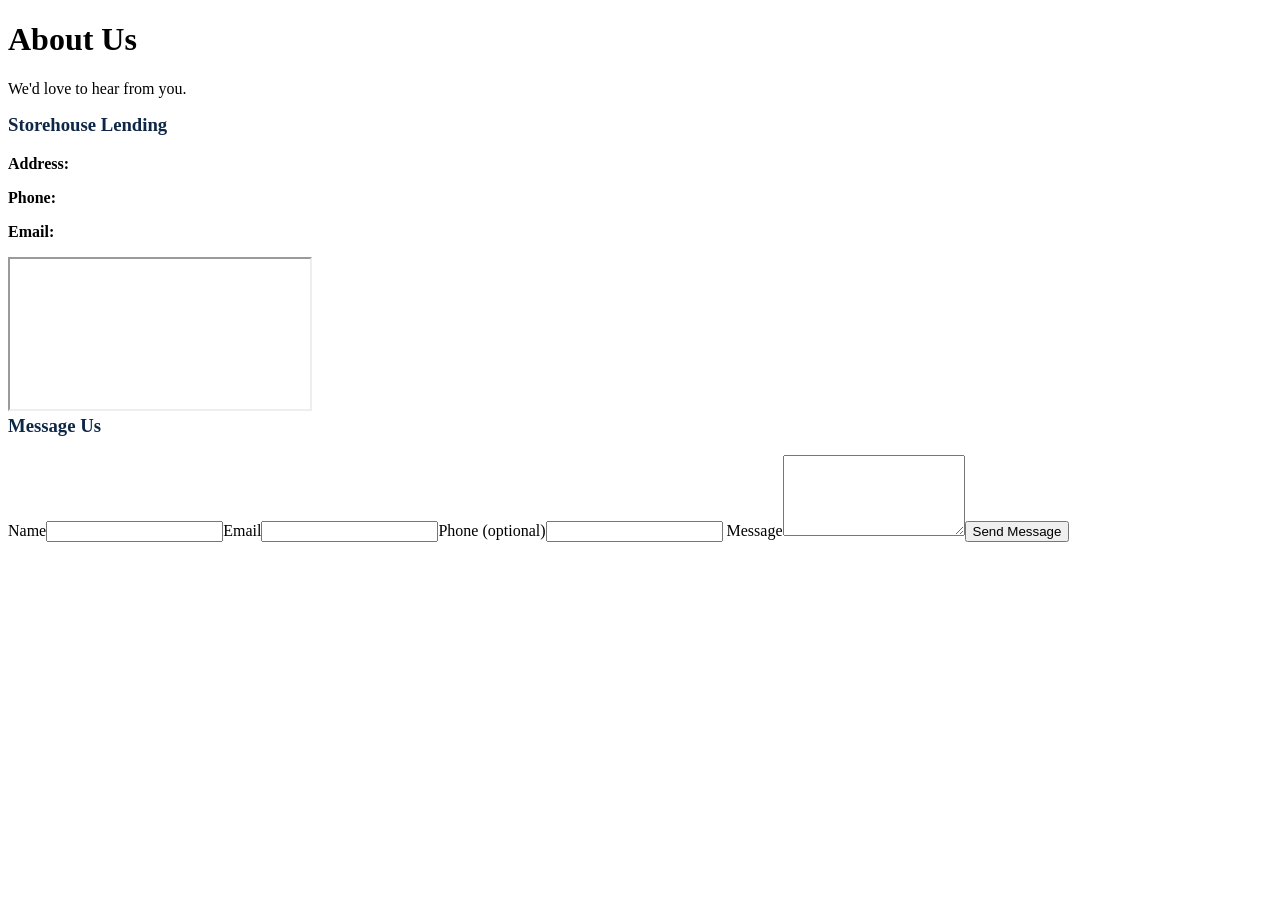
==== about.html @ ec48c052 "Create about.html" ====
<!DOCTYPE html>
<html lang="en">
<head>
<meta charset="utf-8">
<meta name="viewport" content="width=device-width,initial-scale=1">
<title>About Us | Storehouse Lending</title>
<link rel="stylesheet" href="css/style.css">
</head>
<body>
<div id="site-header"></div>

<main class="wrap page"><h1>About Us</h1><p class="sub">We'd love to hear from you.</p>
<div class="two"><div class="panel"><h3 style="margin-top:0;color:#0f2747">Storehouse Lending</h3>
<p id="names"></p><p><b>Address:</b> <span id="addr"></span></p><p><b>Phone:</b> <a id="tel"></a></p><p><b>Email:</b> <a id="mail"></a></p>
<iframe class="map" id="map" loading="lazy" title="Map"></iframe></div>
<div class="panel"><h3 style="margin-top:0;color:#0f2747">Message Us</h3>
<form name="contact" method="POST" data-netlify="true"><input type="hidden" name="form-name" value="contact">
<label>Name</label><input name="name" required><label>Email</label><input name="email" type="email" required><label>Phone (optional)</label><input name="phone">
<label>Message</label><textarea name="message" rows="5" required></textarea><button type="submit">Send Message</button></form></div></div></main>

<div id="site-footer"></div>
<script src="js/site.js"></script>
<script>var S=SITE,$=function(i){return document.getElementById(i)};$('names').innerHTML=S.legalNames.join('<br>');$('addr').textContent=S.address;$('tel').textContent=S.phone;$('tel').href='tel:'+S.phone.replace(/\D/g,'');$('mail').textContent=S.email;$('mail').href='mailto:'+S.email;$('map').src='https://www.google.com/maps?q='+encodeURIComponent(S.address)+'&output=embed';</script>
</body>
</html>
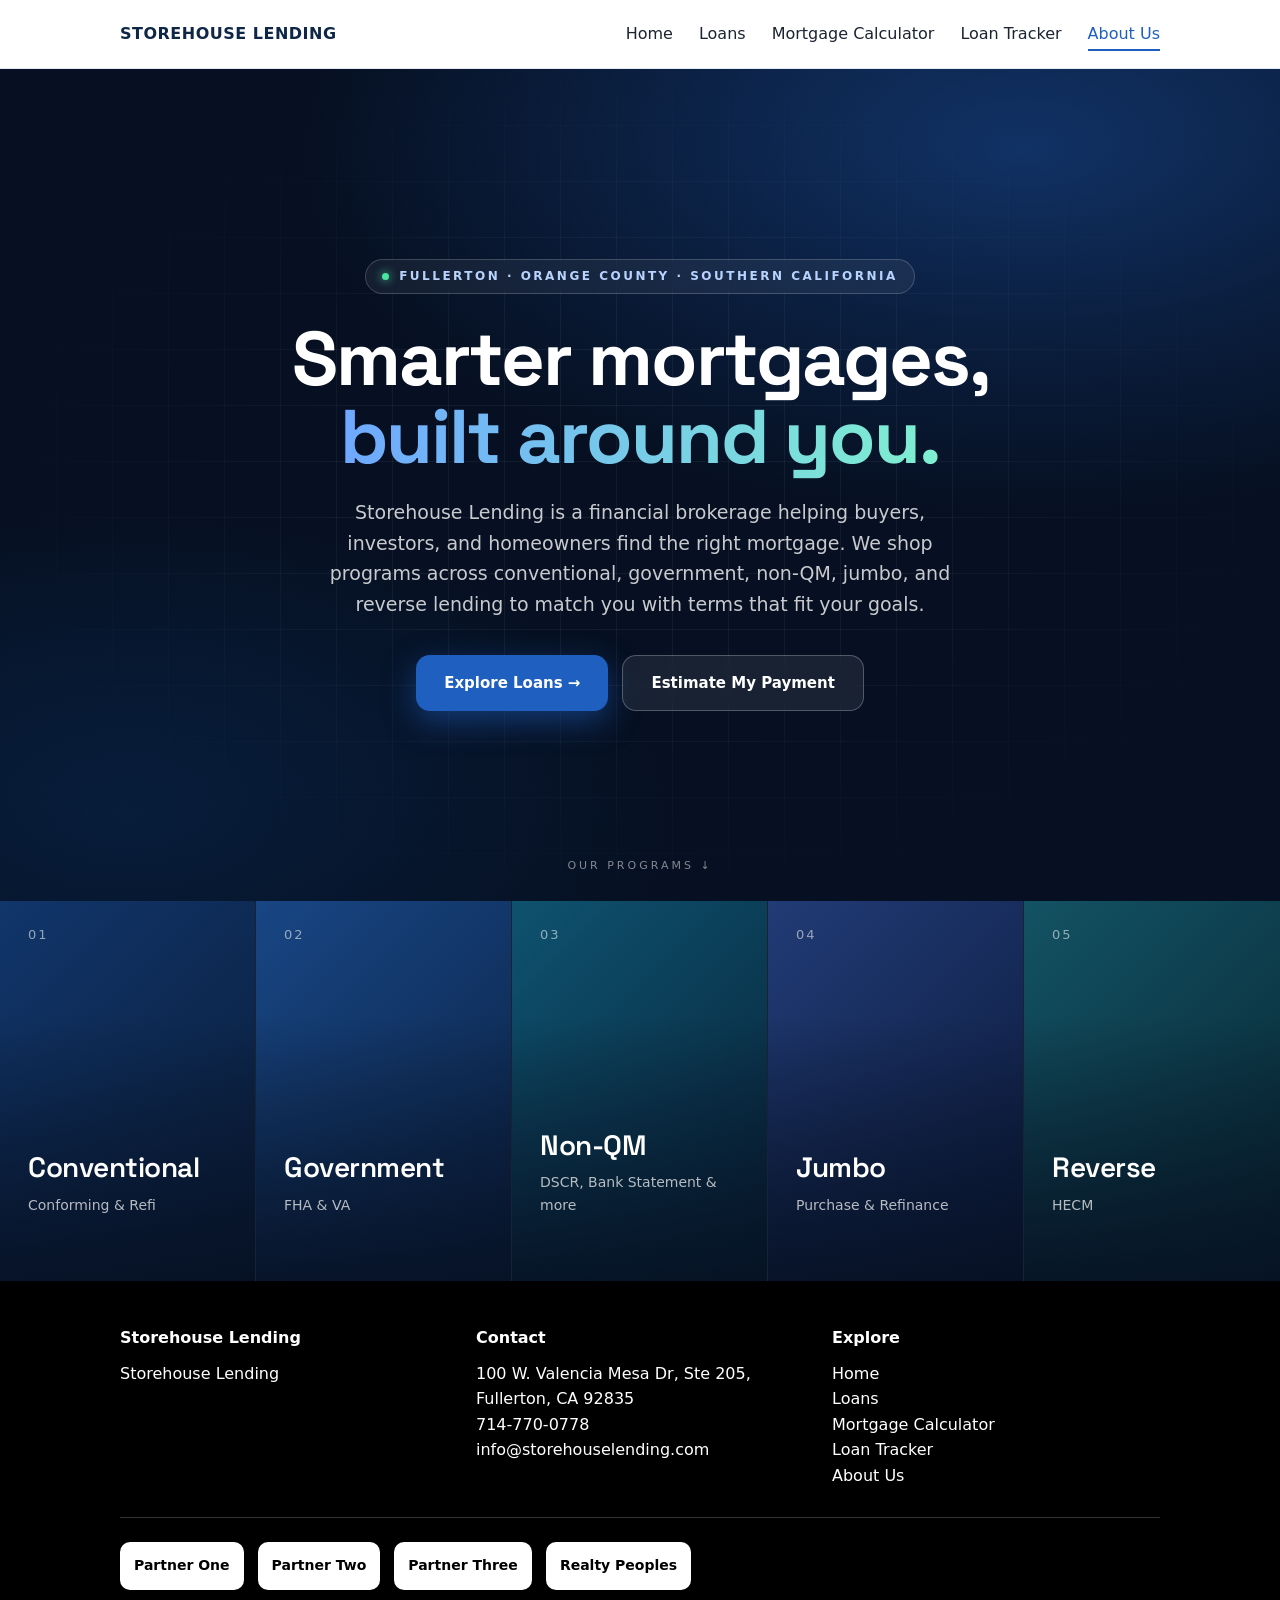
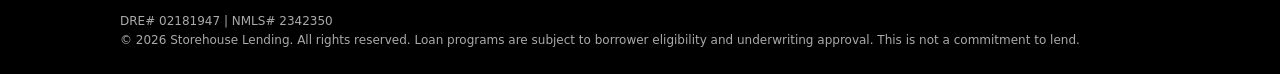
==== commit 733bcbc7: "Update about.html" ====
--- a/about.html
+++ b/about.html
@@ -3,23 +3,87 @@
 <head>
 <meta charset="utf-8">
 <meta name="viewport" content="width=device-width,initial-scale=1">
-<title>About Us | Storehouse Lending</title>
+<title>Storehouse Lending</title>
+<link rel="preconnect" href="https://fonts.googleapis.com">
+<link rel="preconnect" href="https://fonts.gstatic.com" crossorigin>
+<link href="https://fonts.googleapis.com/css2?family=Space+Grotesk:wght@500;600;700&display=swap" rel="stylesheet">
 <link rel="stylesheet" href="css/style.css">
+<style>
+/* ===== HOME PAGE ONLY ===== */
+.display{font-family:'Space Grotesk',system-ui,sans-serif}
+footer{margin-top:0}
+
+/* hero: drop your photo at images/hero.jpg (falls back to a dark gradient until then) */
+.hero2{position:relative;min-height:calc(100vh - 68px);display:flex;align-items:center;justify-content:center;text-align:center;color:#fff;overflow:hidden;
+  background:linear-gradient(180deg,rgba(6,16,34,.55),rgba(6,16,34,.8)),url('images/hero.jpg') center/cover no-repeat,
+  radial-gradient(1200px 600px at 80% 10%,#1f5fbf 0%,transparent 60%),radial-gradient(900px 500px at 10% 90%,#0b4a8f 0%,transparent 60%),#061022}
+.hero2::before{content:"";position:absolute;inset:0;pointer-events:none;
+  background-image:linear-gradient(rgba(255,255,255,.05) 1px,transparent 1px),linear-gradient(90deg,rgba(255,255,255,.05) 1px,transparent 1px);
+  background-size:56px 56px;mask-image:radial-gradient(ellipse at center,#000 30%,transparent 75%);-webkit-mask-image:radial-gradient(ellipse at center,#000 30%,transparent 75%)}
+.hero2-inner{position:relative;max-width:820px;padding:80px 20px}
+.eyebrow{display:inline-flex;align-items:center;gap:10px;padding:7px 16px;border:1px solid rgba(255,255,255,.18);border-radius:99px;background:rgba(255,255,255,.06);backdrop-filter:blur(8px);
+  font-size:12px;font-weight:600;letter-spacing:2.5px;text-transform:uppercase;color:#b9d3ff}
+.eyebrow i{width:7px;height:7px;border-radius:50%;background:#4be3a0;box-shadow:0 0 10px #4be3a0}
+.hero2 h1{color:#fff;font-size:clamp(40px,6.5vw,76px);font-weight:700;letter-spacing:-2px;line-height:1.02;margin:26px 0 22px}
+.hero2 h1 span{background:linear-gradient(90deg,#6fa8ff,#7ff0d0);-webkit-background-clip:text;background-clip:text;color:transparent}
+.hero2 p{font-size:clamp(16px,1.6vw,19px);color:rgba(255,255,255,.78);max-width:640px;margin:0 auto 36px}
+.cta{display:flex;gap:14px;justify-content:center;flex-wrap:wrap}
+.btn{display:inline-flex;align-items:center;gap:10px;padding:15px 28px;border-radius:14px;font-weight:600;font-size:15px;transition:.2s}
+.btn-primary{background:var(--blue);color:#fff;box-shadow:0 10px 30px rgba(31,95,191,.5)}
+.btn-primary:hover{background:#2b6fd6;transform:translateY(-2px);box-shadow:0 14px 36px rgba(31,95,191,.6)}
+.btn-glass{background:rgba(255,255,255,.08);color:#fff;border:1px solid rgba(255,255,255,.25);backdrop-filter:blur(8px)}
+.btn-glass:hover{background:rgba(255,255,255,.16);transform:translateY(-2px)}
+.scroll-hint{position:absolute;bottom:26px;left:50%;transform:translateX(-50%);font-size:11px;letter-spacing:3px;text-transform:uppercase;color:rgba(255,255,255,.5)}
+
+/* loan tiles: drop photos at images/loan-conventional.jpg, loan-government.jpg, loan-nonqm.jpg, loan-jumbo.jpg, loan-reverse.jpg */
+.tiles{display:grid;grid-template-columns:repeat(5,1fr);background:#061022}
+.tile{position:relative;height:380px;overflow:hidden;color:#fff;display:flex;flex-direction:column;justify-content:flex-end;padding:28px;border-right:1px solid rgba(255,255,255,.08)}
+.tile:last-child{border-right:0}
+.tile .bg{position:absolute;inset:0;background-size:cover;background-position:center;transition:transform .6s ease}
+.tile::after{content:"";position:absolute;inset:0;background:linear-gradient(180deg,rgba(6,16,34,.1) 30%,rgba(6,16,34,.88));transition:.3s}
+.tile > *:not(.bg){position:relative;z-index:1}
+.tile .num{position:absolute;top:24px;left:28px;font-size:13px;letter-spacing:2px;color:rgba(255,255,255,.55)}
+.tile h3{font-size:28px;font-weight:600;letter-spacing:-.5px;margin:0}
+.tile small{display:block;color:rgba(255,255,255,.7);font-size:14px;margin-top:4px}
+.tile .go{margin-top:16px;font-size:13px;font-weight:600;color:#7fb2ff;opacity:0;transform:translateY(8px);transition:.3s}
+.tile::before{content:"";position:absolute;left:0;bottom:0;height:3px;width:0;background:linear-gradient(90deg,#4b8df0,#7ff0d0);z-index:2;transition:width .4s}
+.tile:hover .bg{transform:scale(1.07)}
+.tile:hover::before{width:100%}
+.tile:hover .go{opacity:1;transform:none}
+.t1 .bg{background-image:url('images/loan-conventional.jpg'),linear-gradient(135deg,#123a73,#0a1d3a)}
+.t2 .bg{background-image:url('images/loan-government.jpg'),linear-gradient(135deg,#1a4c8f,#0b2347)}
+.t3 .bg{background-image:url('images/loan-nonqm.jpg'),linear-gradient(135deg,#0f5a78,#08243a)}
+.t4 .bg{background-image:url('images/loan-jumbo.jpg'),linear-gradient(135deg,#24407f,#0c1a3d)}
+.t5 .bg{background-image:url('images/loan-reverse.jpg'),linear-gradient(135deg,#145a6b,#082833)}
+@media(max-width:1000px){.tiles{grid-template-columns:repeat(2,1fr)}.tile{height:280px;border-bottom:1px solid rgba(255,255,255,.08)}.tile:last-child{grid-column:1/-1}.tile .go{opacity:1;transform:none}}
+@media(max-width:560px){.tiles{grid-template-columns:1fr}.tile{height:220px}}
+</style>
 </head>
 <body>
 <div id="site-header"></div>
 
-<main class="wrap page"><h1>About Us</h1><p class="sub">We'd love to hear from you.</p>
-<div class="two"><div class="panel"><h3 style="margin-top:0;color:#0f2747">Storehouse Lending</h3>
-<p id="names"></p><p><b>Address:</b> <span id="addr"></span></p><p><b>Phone:</b> <a id="tel"></a></p><p><b>Email:</b> <a id="mail"></a></p>
-<iframe class="map" id="map" loading="lazy" title="Map"></iframe></div>
-<div class="panel"><h3 style="margin-top:0;color:#0f2747">Message Us</h3>
-<form name="contact" method="POST" data-netlify="true"><input type="hidden" name="form-name" value="contact">
-<label>Name</label><input name="name" required><label>Email</label><input name="email" type="email" required><label>Phone (optional)</label><input name="phone">
-<label>Message</label><textarea name="message" rows="5" required></textarea><button type="submit">Send Message</button></form></div></div></main>
+<section class="hero2">
+  <div class="hero2-inner">
+    <div class="eyebrow"><i></i>Fullerton &middot; Orange County &middot; Southern California</div>
+    <h1 class="display">Smarter mortgages,<br><span>built around you.</span></h1>
+    <p>Storehouse Lending is a financial brokerage helping buyers, investors, and homeowners find the right mortgage. We shop programs across conventional, government, non-QM, jumbo, and reverse lending to match you with terms that fit your goals.</p>
+    <div class="cta">
+      <a class="btn btn-primary" href="loans.html">Explore Loans &rarr;</a>
+      <a class="btn btn-glass" href="calculator.html">Estimate My Payment</a>
+    </div>
+  </div>
+  <div class="scroll-hint">Our Programs &darr;</div>
+</section>
+
+<section class="tiles">
+  <a class="tile t1" href="loans.html#conventional"><div class="bg"></div><span class="num">01</span><h3 class="display">Conventional</h3><small>Conforming &amp; Refi</small><span class="go">Learn more &rarr;</span></a>
+  <a class="tile t2" href="loans.html#government"><div class="bg"></div><span class="num">02</span><h3 class="display">Government</h3><small>FHA &amp; VA</small><span class="go">Learn more &rarr;</span></a>
+  <a class="tile t3" href="loans.html#non-qm"><div class="bg"></div><span class="num">03</span><h3 class="display">Non-QM</h3><small>DSCR, Bank Statement &amp; more</small><span class="go">Learn more &rarr;</span></a>
+  <a class="tile t4" href="loans.html#jumbo"><div class="bg"></div><span class="num">04</span><h3 class="display">Jumbo</h3><small>Purchase &amp; Refinance</small><span class="go">Learn more &rarr;</span></a>
+  <a class="tile t5" href="loans.html#reverse"><div class="bg"></div><span class="num">05</span><h3 class="display">Reverse</h3><small>HECM</small><span class="go">Learn more &rarr;</span></a>
+</section>
 
 <div id="site-footer"></div>
 <script src="js/site.js"></script>
-<script>var S=SITE,$=function(i){return document.getElementById(i)};$('names').innerHTML=S.legalNames.join('<br>');$('addr').textContent=S.address;$('tel').textContent=S.phone;$('tel').href='tel:'+S.phone.replace(/\D/g,'');$('mail').textContent=S.email;$('mail').href='mailto:'+S.email;$('map').src='https://www.google.com/maps?q='+encodeURIComponent(S.address)+'&output=embed';</script>
 </body>
 </html>
--- a/css/style.css
+++ b/css/style.css
@@ -0,0 +1,72 @@
+:root{--blue:#1f5fbf;--navy:#0f2747;--soft:#f3f7fd;--line:#e3e9f2;--text:#1c2430;--muted:#5f6b7a}
+*{box-sizing:border-box}
+body{margin:0;font-family:'Inter',system-ui,-apple-system,Segoe UI,Roboto,sans-serif;color:var(--text);background:#fff;line-height:1.6}
+a{color:var(--blue);text-decoration:none}
+.wrap{max-width:1080px;margin:0 auto;padding:0 20px}
+
+/* header */
+header{position:sticky;top:0;z-index:10;background:#fff;border-bottom:1px solid var(--line)}
+header .wrap{display:flex;align-items:center;justify-content:space-between;height:68px}
+.brand{font-weight:800;color:var(--navy);letter-spacing:.5px}
+nav a{margin-left:26px;color:var(--text);font-weight:500;padding:6px 0;border-bottom:2px solid transparent}
+nav a:hover,nav a.active{color:var(--blue);border-color:var(--blue)}
+@media(max-width:720px){header .wrap{flex-direction:column;height:auto;padding:10px 20px}nav a{margin:0 10px;font-size:14px}}
+
+/* hero */
+.hero{text-align:center;padding:60px 0 30px}
+.hero-logo{max-width:420px;width:80%;height:auto;max-height:260px;object-fit:contain}
+.logo-ph{width:420px;max-width:80%;height:220px;margin:auto;border:2px dashed var(--line);border-radius:20px;display:flex;align-items:center;justify-content:center;color:var(--muted);font-weight:600}
+.about{max-width:760px;margin:30px auto 0;color:var(--muted);font-size:18px}
+h1,h2{color:var(--navy);line-height:1.2}
+h2{font-size:30px;margin:50px 0 8px;text-align:center}
+.sub{text-align:center;color:var(--muted);margin-bottom:28px}
+
+/* cards */
+.grid{display:grid;grid-template-columns:repeat(auto-fit,minmax(190px,1fr));gap:18px;margin-bottom:60px}
+.card{display:block;background:#fff;border:1px solid var(--line);border-radius:20px;padding:30px 20px;text-align:center;color:var(--navy);font-weight:700;font-size:19px;box-shadow:0 4px 14px rgba(15,39,71,.05);transition:.2s}
+.card small{display:block;color:var(--muted);font-weight:400;font-size:14px;margin-top:6px}
+.card:hover{transform:translateY(-4px);border-color:var(--blue);box-shadow:0 10px 24px rgba(31,95,191,.15)}
+
+/* content pages */
+.page{padding:44px 0 60px}
+.page h1{font-size:36px;text-align:center;margin:0 0 6px}
+.loan-block{background:var(--soft);border-radius:22px;padding:28px;margin:26px 0;scroll-margin-top:90px}
+.loan-block h2{text-align:left;margin:0 0 14px;font-size:26px}
+.loan-block h3{margin:16px 0 2px;color:var(--blue);font-size:18px}
+.loan-block p{margin:0;color:var(--muted)}
+.panel{background:#fff;border:1px solid var(--line);border-radius:22px;padding:28px;box-shadow:0 4px 14px rgba(15,39,71,.05)}
+
+/* forms */
+label{display:block;font-size:14px;font-weight:600;margin:12px 0 4px}
+input,select,textarea{width:100%;padding:11px 13px;border:1px solid #cdd6e3;border-radius:12px;font:inherit}
+input:focus,textarea:focus,select:focus{outline:2px solid var(--blue);border-color:transparent}
+button{background:var(--blue);color:#fff;border:0;border-radius:12px;padding:12px 24px;font:inherit;font-weight:600;cursor:pointer;margin-top:16px}
+button:hover{background:#174b99}
+button.ghost{background:#fff;color:var(--blue);border:1px solid var(--blue)}
+.two{display:grid;grid-template-columns:1fr 1fr;gap:28px}
+.cols{display:grid;grid-template-columns:1fr 1fr;gap:0 16px}
+@media(max-width:760px){.two,.cols{grid-template-columns:1fr}}
+
+/* calculator */
+.big{font-size:44px;font-weight:800;color:var(--navy);margin:0}
+.bar{display:flex;height:16px;border-radius:99px;overflow:hidden;margin:16px 0}
+.row{display:flex;justify-content:space-between;padding:7px 0;border-bottom:1px solid var(--line);font-size:15px}
+.dot{display:inline-block;width:10px;height:10px;border-radius:50%;margin-right:8px}
+
+/* tracker cylinder */
+.cyl{height:46px;background:#e6edf7;border-radius:99px;overflow:hidden;box-shadow:inset 0 2px 6px rgba(0,0,0,.12);margin:26px 0 10px}
+.fill{height:100%;background:linear-gradient(180deg,#4b8df0,#1f5fbf 60%,#174b99);border-radius:99px;transition:width 1s ease;box-shadow:inset 0 6px 8px rgba(255,255,255,.3)}
+.stages{display:flex;justify-content:space-between;text-align:center;font-size:12px;color:var(--muted)}
+.stages span{flex:1;padding:0 2px}.stages .on{color:var(--blue);font-weight:700}
+.err{color:#c0392b;font-size:14px;margin-top:8px}
+.map{width:100%;height:320px;border:0;border-radius:18px;margin-top:10px}
+
+/* footer */
+footer{background:#000;color:#fff;padding:44px 0 24px;margin-top:40px}
+footer a{color:#fff}
+.fgrid{display:grid;grid-template-columns:repeat(auto-fit,minmax(220px,1fr));gap:28px}
+footer h4{margin:0 0 10px}
+.partners{display:flex;flex-wrap:wrap;gap:14px;margin-top:28px;padding-top:24px;border-top:1px solid #333;align-items:center}
+.partners a{background:#fff;color:#000;border-radius:10px;padding:8px 14px;display:flex;align-items:center;height:48px;font-weight:600;font-size:14px}
+.partners img{max-height:30px;max-width:110px}
+.legal{font-size:12px;color:#aaa;margin-top:22px}
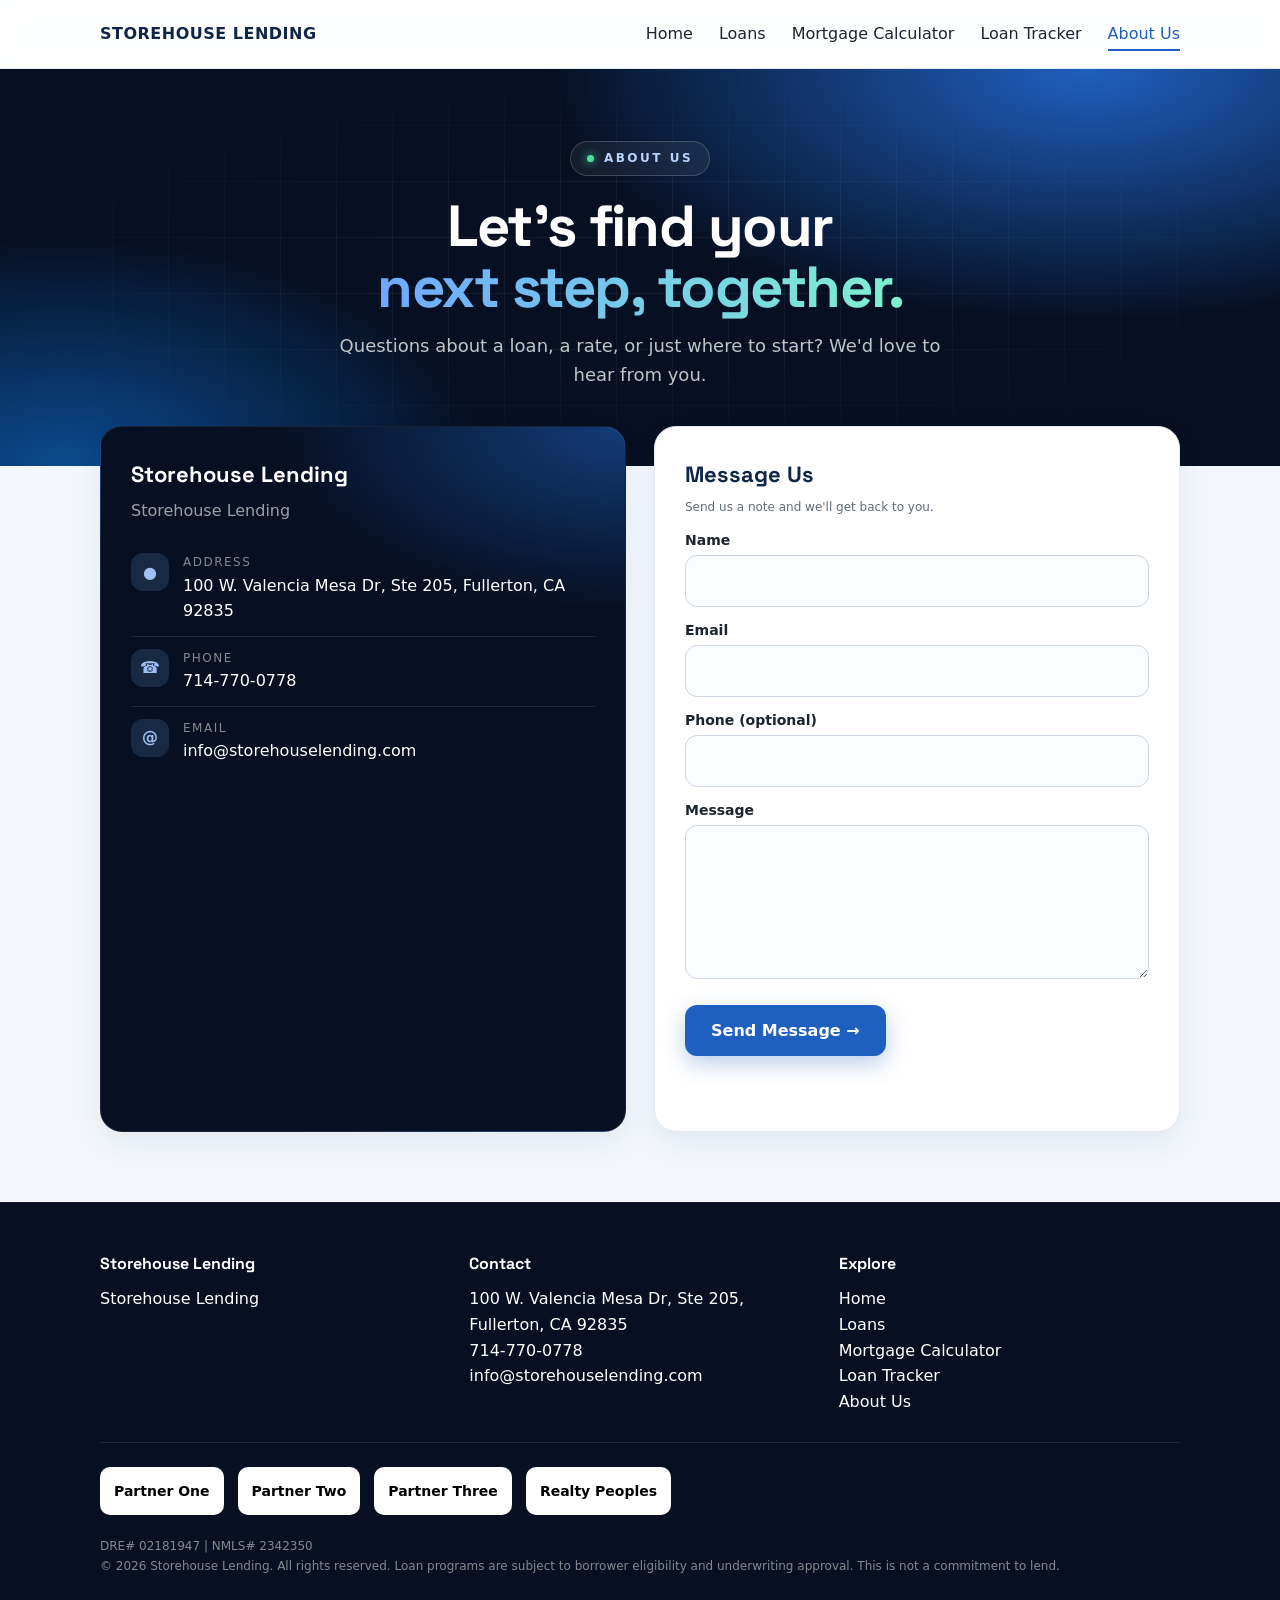
==== commit 1835124f: "Apply dark modern theme site-wide and redesign the Loans page - Move the shared theme (Space Grotesk" ====
--- a/about.html
+++ b/about.html
@@ -3,87 +3,38 @@
 <head>
 <meta charset="utf-8">
 <meta name="viewport" content="width=device-width,initial-scale=1">
-<title>Storehouse Lending</title>
-<link rel="preconnect" href="https://fonts.googleapis.com">
-<link rel="preconnect" href="https://fonts.gstatic.com" crossorigin>
-<link href="https://fonts.googleapis.com/css2?family=Space+Grotesk:wght@500;600;700&display=swap" rel="stylesheet">
+<title>About Us | Storehouse Lending</title>
 <link rel="stylesheet" href="css/style.css">
-<style>
-/* ===== HOME PAGE ONLY ===== */
-.display{font-family:'Space Grotesk',system-ui,sans-serif}
-footer{margin-top:0}
-
-/* hero: drop your photo at images/hero.jpg (falls back to a dark gradient until then) */
-.hero2{position:relative;min-height:calc(100vh - 68px);display:flex;align-items:center;justify-content:center;text-align:center;color:#fff;overflow:hidden;
-  background:linear-gradient(180deg,rgba(6,16,34,.55),rgba(6,16,34,.8)),url('images/hero.jpg') center/cover no-repeat,
-  radial-gradient(1200px 600px at 80% 10%,#1f5fbf 0%,transparent 60%),radial-gradient(900px 500px at 10% 90%,#0b4a8f 0%,transparent 60%),#061022}
-.hero2::before{content:"";position:absolute;inset:0;pointer-events:none;
-  background-image:linear-gradient(rgba(255,255,255,.05) 1px,transparent 1px),linear-gradient(90deg,rgba(255,255,255,.05) 1px,transparent 1px);
-  background-size:56px 56px;mask-image:radial-gradient(ellipse at center,#000 30%,transparent 75%);-webkit-mask-image:radial-gradient(ellipse at center,#000 30%,transparent 75%)}
-.hero2-inner{position:relative;max-width:820px;padding:80px 20px}
-.eyebrow{display:inline-flex;align-items:center;gap:10px;padding:7px 16px;border:1px solid rgba(255,255,255,.18);border-radius:99px;background:rgba(255,255,255,.06);backdrop-filter:blur(8px);
-  font-size:12px;font-weight:600;letter-spacing:2.5px;text-transform:uppercase;color:#b9d3ff}
-.eyebrow i{width:7px;height:7px;border-radius:50%;background:#4be3a0;box-shadow:0 0 10px #4be3a0}
-.hero2 h1{color:#fff;font-size:clamp(40px,6.5vw,76px);font-weight:700;letter-spacing:-2px;line-height:1.02;margin:26px 0 22px}
-.hero2 h1 span{background:linear-gradient(90deg,#6fa8ff,#7ff0d0);-webkit-background-clip:text;background-clip:text;color:transparent}
-.hero2 p{font-size:clamp(16px,1.6vw,19px);color:rgba(255,255,255,.78);max-width:640px;margin:0 auto 36px}
-.cta{display:flex;gap:14px;justify-content:center;flex-wrap:wrap}
-.btn{display:inline-flex;align-items:center;gap:10px;padding:15px 28px;border-radius:14px;font-weight:600;font-size:15px;transition:.2s}
-.btn-primary{background:var(--blue);color:#fff;box-shadow:0 10px 30px rgba(31,95,191,.5)}
-.btn-primary:hover{background:#2b6fd6;transform:translateY(-2px);box-shadow:0 14px 36px rgba(31,95,191,.6)}
-.btn-glass{background:rgba(255,255,255,.08);color:#fff;border:1px solid rgba(255,255,255,.25);backdrop-filter:blur(8px)}
-.btn-glass:hover{background:rgba(255,255,255,.16);transform:translateY(-2px)}
-.scroll-hint{position:absolute;bottom:26px;left:50%;transform:translateX(-50%);font-size:11px;letter-spacing:3px;text-transform:uppercase;color:rgba(255,255,255,.5)}
-
-/* loan tiles: drop photos at images/loan-conventional.jpg, loan-government.jpg, loan-nonqm.jpg, loan-jumbo.jpg, loan-reverse.jpg */
-.tiles{display:grid;grid-template-columns:repeat(5,1fr);background:#061022}
-.tile{position:relative;height:380px;overflow:hidden;color:#fff;display:flex;flex-direction:column;justify-content:flex-end;padding:28px;border-right:1px solid rgba(255,255,255,.08)}
-.tile:last-child{border-right:0}
-.tile .bg{position:absolute;inset:0;background-size:cover;background-position:center;transition:transform .6s ease}
-.tile::after{content:"";position:absolute;inset:0;background:linear-gradient(180deg,rgba(6,16,34,.1) 30%,rgba(6,16,34,.88));transition:.3s}
-.tile > *:not(.bg){position:relative;z-index:1}
-.tile .num{position:absolute;top:24px;left:28px;font-size:13px;letter-spacing:2px;color:rgba(255,255,255,.55)}
-.tile h3{font-size:28px;font-weight:600;letter-spacing:-.5px;margin:0}
-.tile small{display:block;color:rgba(255,255,255,.7);font-size:14px;margin-top:4px}
-.tile .go{margin-top:16px;font-size:13px;font-weight:600;color:#7fb2ff;opacity:0;transform:translateY(8px);transition:.3s}
-.tile::before{content:"";position:absolute;left:0;bottom:0;height:3px;width:0;background:linear-gradient(90deg,#4b8df0,#7ff0d0);z-index:2;transition:width .4s}
-.tile:hover .bg{transform:scale(1.07)}
-.tile:hover::before{width:100%}
-.tile:hover .go{opacity:1;transform:none}
-.t1 .bg{background-image:url('images/loan-conventional.jpg'),linear-gradient(135deg,#123a73,#0a1d3a)}
-.t2 .bg{background-image:url('images/loan-government.jpg'),linear-gradient(135deg,#1a4c8f,#0b2347)}
-.t3 .bg{background-image:url('images/loan-nonqm.jpg'),linear-gradient(135deg,#0f5a78,#08243a)}
-.t4 .bg{background-image:url('images/loan-jumbo.jpg'),linear-gradient(135deg,#24407f,#0c1a3d)}
-.t5 .bg{background-image:url('images/loan-reverse.jpg'),linear-gradient(135deg,#145a6b,#082833)}
-@media(max-width:1000px){.tiles{grid-template-columns:repeat(2,1fr)}.tile{height:280px;border-bottom:1px solid rgba(255,255,255,.08)}.tile:last-child{grid-column:1/-1}.tile .go{opacity:1;transform:none}}
-@media(max-width:560px){.tiles{grid-template-columns:1fr}.tile{height:220px}}
-</style>
 </head>
 <body>
 <div id="site-header"></div>
 
-<section class="hero2">
-  <div class="hero2-inner">
-    <div class="eyebrow"><i></i>Fullerton &middot; Orange County &middot; Southern California</div>
-    <h1 class="display">Smarter mortgages,<br><span>built around you.</span></h1>
-    <p>Storehouse Lending is a financial brokerage helping buyers, investors, and homeowners find the right mortgage. We shop programs across conventional, government, non-QM, jumbo, and reverse lending to match you with terms that fit your goals.</p>
-    <div class="cta">
-      <a class="btn btn-primary" href="loans.html">Explore Loans &rarr;</a>
-      <a class="btn btn-glass" href="calculator.html">Estimate My Payment</a>
-    </div>
+<section class="page-hero">
+  <div class="wrap">
+    <div class="eyebrow"><i></i>About Us</div>
+    <h1>Let's find your<br><span class="grad">next step, together.</span></h1>
+    <p>Questions about a loan, a rate, or just where to start? We'd love to hear from you.</p>
   </div>
-  <div class="scroll-hint">Our Programs &darr;</div>
 </section>
 
-<section class="tiles">
-  <a class="tile t1" href="loans.html#conventional"><div class="bg"></div><span class="num">01</span><h3 class="display">Conventional</h3><small>Conforming &amp; Refi</small><span class="go">Learn more &rarr;</span></a>
-  <a class="tile t2" href="loans.html#government"><div class="bg"></div><span class="num">02</span><h3 class="display">Government</h3><small>FHA &amp; VA</small><span class="go">Learn more &rarr;</span></a>
-  <a class="tile t3" href="loans.html#non-qm"><div class="bg"></div><span class="num">03</span><h3 class="display">Non-QM</h3><small>DSCR, Bank Statement &amp; more</small><span class="go">Learn more &rarr;</span></a>
-  <a class="tile t4" href="loans.html#jumbo"><div class="bg"></div><span class="num">04</span><h3 class="display">Jumbo</h3><small>Purchase &amp; Refinance</small><span class="go">Learn more &rarr;</span></a>
-  <a class="tile t5" href="loans.html#reverse"><div class="bg"></div><span class="num">05</span><h3 class="display">Reverse</h3><small>HECM</small><span class="go">Learn more &rarr;</span></a>
-</section>
+<main class="page"><div class="wrap lift">
+<div class="two">
+  <div class="panel dark"><h3>Storehouse Lending</h3><p id="names" style="margin:0;color:rgba(255,255,255,.6)"></p>
+    <ul class="contact">
+      <li><span class="ic">&#9679;</span><div><small>Address</small><span id="addr"></span></div></li>
+      <li><span class="ic">&#9742;</span><div><small>Phone</small><a id="tel"></a></div></li>
+      <li><span class="ic">@</span><div><small>Email</small><a id="mail"></a></div></li>
+    </ul>
+    <iframe class="map" id="map" loading="lazy" title="Map"></iframe></div>
+  <div class="panel"><h3>Message Us</h3><p class="fine" style="margin:0 0 6px">Send us a note and we'll get back to you.</p>
+    <form name="contact" method="POST" data-netlify="true"><input type="hidden" name="form-name" value="contact">
+    <label>Name</label><input name="name" required><label>Email</label><input name="email" type="email" required><label>Phone (optional)</label><input name="phone">
+    <label>Message</label><textarea name="message" rows="5" required></textarea><button type="submit">Send Message &rarr;</button></form></div>
+</div>
+</div></main>
 
 <div id="site-footer"></div>
 <script src="js/site.js"></script>
+<script>var S=SITE,$=function(i){return document.getElementById(i)};$('names').innerHTML=S.legalNames.join('<br>');$('addr').textContent=S.address;$('tel').textContent=S.phone;$('tel').href='tel:'+S.phone.replace(/\D/g,'');$('mail').textContent=S.email;$('mail').href='mailto:'+S.email;$('map').src='https://www.google.com/maps?q='+encodeURIComponent(S.address)+'&output=embed';</script>
 </body>
 </html>
--- a/css/style.css
+++ b/css/style.css
@@ -1,72 +1,100 @@
-:root{--blue:#1f5fbf;--navy:#0f2747;--soft:#f3f7fd;--line:#e3e9f2;--text:#1c2430;--muted:#5f6b7a}
+@import url('https://fonts.googleapis.com/css2?family=Space+Grotesk:wght@500;600;700&display=swap');
+:root{--blue:#1f5fbf;--blue2:#4b8df0;--teal:#7ff0d0;--navy:#0f2747;--ink:#061022;--soft:#f3f7fd;--line:#e3e9f2;--text:#1c2430;--muted:#5f6b7a}
 *{box-sizing:border-box}
-body{margin:0;font-family:'Inter',system-ui,-apple-system,Segoe UI,Roboto,sans-serif;color:var(--text);background:#fff;line-height:1.6}
+html{scroll-behavior:smooth}
+body{margin:0;font-family:'Inter',system-ui,-apple-system,Segoe UI,Roboto,sans-serif;color:var(--text);background:var(--soft);line-height:1.6}
 a{color:var(--blue);text-decoration:none}
-.wrap{max-width:1080px;margin:0 auto;padding:0 20px}
+.wrap{max-width:1120px;margin:0 auto;padding:0 20px}
+h1,h2,h3,.display{font-family:'Space Grotesk',system-ui,sans-serif}
 
 /* header */
-header{position:sticky;top:0;z-index:10;background:#fff;border-bottom:1px solid var(--line)}
+header{position:sticky;top:0;z-index:20;background:rgba(255,255,255,.92);backdrop-filter:blur(10px);border-bottom:1px solid var(--line)}
 header .wrap{display:flex;align-items:center;justify-content:space-between;height:68px}
 .brand{font-weight:800;color:var(--navy);letter-spacing:.5px}
 nav a{margin-left:26px;color:var(--text);font-weight:500;padding:6px 0;border-bottom:2px solid transparent}
 nav a:hover,nav a.active{color:var(--blue);border-color:var(--blue)}
-@media(max-width:720px){header .wrap{flex-direction:column;height:auto;padding:10px 20px}nav a{margin:0 10px;font-size:14px}}
+@media(max-width:720px){header{position:static}header .wrap{flex-direction:column;height:auto;padding:10px 20px}nav a{margin:0 10px;font-size:14px}}
 
-/* hero */
-.hero{text-align:center;padding:60px 0 30px}
-.hero-logo{max-width:420px;width:80%;height:auto;max-height:260px;object-fit:contain}
-.logo-ph{width:420px;max-width:80%;height:220px;margin:auto;border:2px dashed var(--line);border-radius:20px;display:flex;align-items:center;justify-content:center;color:var(--muted);font-weight:600}
-.about{max-width:760px;margin:30px auto 0;color:var(--muted);font-size:18px}
+/* shared dark hero pieces */
+.eyebrow{display:inline-flex;align-items:center;gap:10px;padding:7px 16px;border:1px solid rgba(255,255,255,.18);border-radius:99px;background:rgba(255,255,255,.06);backdrop-filter:blur(8px);
+  font-size:12px;font-weight:600;letter-spacing:2.5px;text-transform:uppercase;color:#b9d3ff}
+.eyebrow i{width:7px;height:7px;border-radius:50%;background:#4be3a0;box-shadow:0 0 10px #4be3a0}
+.grad{background:linear-gradient(90deg,#6fa8ff,var(--teal));-webkit-background-clip:text;background-clip:text;color:transparent}
+.page-hero{position:relative;overflow:hidden;color:#fff;text-align:center;padding:72px 0 76px;
+  background:radial-gradient(900px 420px at 85% 0%,#1f5fbf 0%,transparent 60%),radial-gradient(700px 380px at 5% 100%,#0b4a8f 0%,transparent 60%),var(--ink)}
+.page-hero::before,.grid-bg::before{content:"";position:absolute;inset:0;pointer-events:none;
+  background-image:linear-gradient(rgba(255,255,255,.05) 1px,transparent 1px),linear-gradient(90deg,rgba(255,255,255,.05) 1px,transparent 1px);
+  background-size:56px 56px;mask-image:radial-gradient(ellipse at center,#000 30%,transparent 75%);-webkit-mask-image:radial-gradient(ellipse at center,#000 30%,transparent 75%)}
+.page-hero .wrap{position:relative}
+.page-hero h1{color:#fff;font-size:clamp(34px,5vw,58px);font-weight:700;letter-spacing:-1.5px;line-height:1.05;margin:20px 0 14px}
+.page-hero p{color:rgba(255,255,255,.75);font-size:clamp(16px,1.5vw,18px);max-width:640px;margin:0 auto}
+.cta{display:flex;gap:14px;justify-content:center;flex-wrap:wrap}
+.btn{display:inline-flex;align-items:center;gap:10px;padding:15px 28px;border-radius:14px;font-weight:600;font-size:15px;transition:.2s}
+.btn-primary{background:var(--blue);color:#fff;box-shadow:0 10px 30px rgba(31,95,191,.45)}
+.btn-primary:hover{background:#2b6fd6;transform:translateY(-2px);box-shadow:0 14px 36px rgba(31,95,191,.55)}
+.btn-glass{background:rgba(255,255,255,.08);color:#fff;border:1px solid rgba(255,255,255,.25);backdrop-filter:blur(8px)}
+.btn-glass:hover{background:rgba(255,255,255,.16);transform:translateY(-2px)}
+
 h1,h2{color:var(--navy);line-height:1.2}
 h2{font-size:30px;margin:50px 0 8px;text-align:center}
 .sub{text-align:center;color:var(--muted);margin-bottom:28px}
 
-/* cards */
-.grid{display:grid;grid-template-columns:repeat(auto-fit,minmax(190px,1fr));gap:18px;margin-bottom:60px}
-.card{display:block;background:#fff;border:1px solid var(--line);border-radius:20px;padding:30px 20px;text-align:center;color:var(--navy);font-weight:700;font-size:19px;box-shadow:0 4px 14px rgba(15,39,71,.05);transition:.2s}
-.card small{display:block;color:var(--muted);font-weight:400;font-size:14px;margin-top:6px}
-.card:hover{transform:translateY(-4px);border-color:var(--blue);box-shadow:0 10px 24px rgba(31,95,191,.15)}
-
 /* content pages */
-.page{padding:44px 0 60px}
-.page h1{font-size:36px;text-align:center;margin:0 0 6px}
-.loan-block{background:var(--soft);border-radius:22px;padding:28px;margin:26px 0;scroll-margin-top:90px}
-.loan-block h2{text-align:left;margin:0 0 14px;font-size:26px}
-.loan-block h3{margin:16px 0 2px;color:var(--blue);font-size:18px}
-.loan-block p{margin:0;color:var(--muted)}
-.panel{background:#fff;border:1px solid var(--line);border-radius:22px;padding:28px;box-shadow:0 4px 14px rgba(15,39,71,.05)}
+.page{padding:0 0 70px}
+.lift{margin-top:-40px;position:relative;z-index:2}
+.panel{background:#fff;border:1px solid var(--line);border-radius:22px;padding:30px;box-shadow:0 10px 30px rgba(15,39,71,.07)}
+.panel h3{margin:0 0 6px;color:var(--navy);font-size:22px}
+.panel.dark{background:radial-gradient(500px 260px at 100% 0%,rgba(31,95,191,.55),transparent 70%),var(--ink);color:#fff;border-color:rgba(255,255,255,.08)}
+.panel.dark h3{color:#fff}
 
 /* forms */
 label{display:block;font-size:14px;font-weight:600;margin:12px 0 4px}
-input,select,textarea{width:100%;padding:11px 13px;border:1px solid #cdd6e3;border-radius:12px;font:inherit}
-input:focus,textarea:focus,select:focus{outline:2px solid var(--blue);border-color:transparent}
-button{background:var(--blue);color:#fff;border:0;border-radius:12px;padding:12px 24px;font:inherit;font-weight:600;cursor:pointer;margin-top:16px}
-button:hover{background:#174b99}
-button.ghost{background:#fff;color:var(--blue);border:1px solid var(--blue)}
+input,select,textarea{width:100%;padding:12px 14px;border:1px solid #cdd6e3;border-radius:12px;font:inherit;background:#fbfcfe;transition:.15s}
+input:focus,textarea:focus,select:focus{outline:2px solid var(--blue2);border-color:transparent;background:#fff}
+button{background:var(--blue);color:#fff;border:0;border-radius:12px;padding:13px 26px;font:inherit;font-weight:600;cursor:pointer;margin-top:18px;transition:.2s;box-shadow:0 8px 22px rgba(31,95,191,.3)}
+button:hover{background:#2b6fd6;transform:translateY(-1px)}
+button.ghost{background:#fff;color:var(--blue);border:1px solid var(--blue);box-shadow:none}
 .two{display:grid;grid-template-columns:1fr 1fr;gap:28px}
 .cols{display:grid;grid-template-columns:1fr 1fr;gap:0 16px}
 @media(max-width:760px){.two,.cols{grid-template-columns:1fr}}
 
 /* calculator */
-.big{font-size:44px;font-weight:800;color:var(--navy);margin:0}
-.bar{display:flex;height:16px;border-radius:99px;overflow:hidden;margin:16px 0}
-.row{display:flex;justify-content:space-between;padding:7px 0;border-bottom:1px solid var(--line);font-size:15px}
-.dot{display:inline-block;width:10px;height:10px;border-radius:50%;margin-right:8px}
+.big{font-family:'Space Grotesk',system-ui,sans-serif;font-size:56px;font-weight:700;letter-spacing:-1.5px;margin:2px 0 0;line-height:1.1}
+.kicker{font-size:12px;letter-spacing:2px;text-transform:uppercase;color:#9fc0f5;font-weight:600}
+.bar{display:flex;height:14px;border-radius:99px;overflow:hidden;margin:20px 0;background:rgba(255,255,255,.08)}
+.bar div{transition:width .4s}
+.row{display:flex;justify-content:space-between;padding:10px 0;border-bottom:1px solid var(--line);font-size:15px}
+.dark .row{border-color:rgba(255,255,255,.1);color:rgba(255,255,255,.85)}
+.dot{display:inline-block;width:10px;height:10px;border-radius:50%;margin-right:10px}
+.stats{display:grid;grid-template-columns:1fr 1fr;gap:12px;margin-top:20px}
+.stat{background:rgba(255,255,255,.06);border:1px solid rgba(255,255,255,.1);border-radius:14px;padding:12px 14px;font-size:13px;color:rgba(255,255,255,.7)}
+.stat b{display:block;font-family:'Space Grotesk',system-ui,sans-serif;font-size:20px;color:#fff;font-weight:600}
+.fine{font-size:12px;color:var(--muted);margin-top:14px}
+.dark .fine{color:rgba(255,255,255,.5)}
 
-/* tracker cylinder */
+/* tracker */
 .cyl{height:46px;background:#e6edf7;border-radius:99px;overflow:hidden;box-shadow:inset 0 2px 6px rgba(0,0,0,.12);margin:26px 0 10px}
-.fill{height:100%;background:linear-gradient(180deg,#4b8df0,#1f5fbf 60%,#174b99);border-radius:99px;transition:width 1s ease;box-shadow:inset 0 6px 8px rgba(255,255,255,.3)}
+.fill{height:100%;background:linear-gradient(90deg,#1f5fbf,#4b8df0 60%,#7ff0d0);border-radius:99px;transition:width 1s ease;box-shadow:inset 0 6px 8px rgba(255,255,255,.3)}
 .stages{display:flex;justify-content:space-between;text-align:center;font-size:12px;color:var(--muted)}
 .stages span{flex:1;padding:0 2px}.stages .on{color:var(--blue);font-weight:700}
 .err{color:#c0392b;font-size:14px;margin-top:8px}
-.map{width:100%;height:320px;border:0;border-radius:18px;margin-top:10px}
+.map{width:100%;height:300px;border:0;border-radius:16px;margin-top:18px}
+
+/* contact list */
+.contact{list-style:none;padding:0;margin:18px 0 0}
+.contact li{display:flex;gap:14px;align-items:flex-start;padding:12px 0;border-bottom:1px solid rgba(255,255,255,.1)}
+.contact li:last-child{border-bottom:0}
+.contact .ic{flex:none;width:38px;height:38px;border-radius:12px;background:rgba(127,178,255,.15);color:#9fc0f5;display:flex;align-items:center;justify-content:center;font-weight:700}
+.contact small{display:block;font-size:12px;letter-spacing:1.5px;text-transform:uppercase;color:rgba(255,255,255,.5)}
+.contact a,.contact span{color:#fff}
 
 /* footer */
-footer{background:#000;color:#fff;padding:44px 0 24px;margin-top:40px}
+footer{background:var(--ink);color:#fff;padding:48px 0 24px;margin-top:0;border-top:1px solid rgba(255,255,255,.06)}
 footer a{color:#fff}
+footer a:hover{color:var(--teal)}
 .fgrid{display:grid;grid-template-columns:repeat(auto-fit,minmax(220px,1fr));gap:28px}
-footer h4{margin:0 0 10px}
-.partners{display:flex;flex-wrap:wrap;gap:14px;margin-top:28px;padding-top:24px;border-top:1px solid #333;align-items:center}
+footer h4{margin:0 0 10px;font-family:'Space Grotesk',system-ui,sans-serif}
+.partners{display:flex;flex-wrap:wrap;gap:14px;margin-top:28px;padding-top:24px;border-top:1px solid rgba(255,255,255,.1);align-items:center}
 .partners a{background:#fff;color:#000;border-radius:10px;padding:8px 14px;display:flex;align-items:center;height:48px;font-weight:600;font-size:14px}
 .partners img{max-height:30px;max-width:110px}
-.legal{font-size:12px;color:#aaa;margin-top:22px}
+.legal{font-size:12px;color:rgba(255,255,255,.5);margin-top:22px}
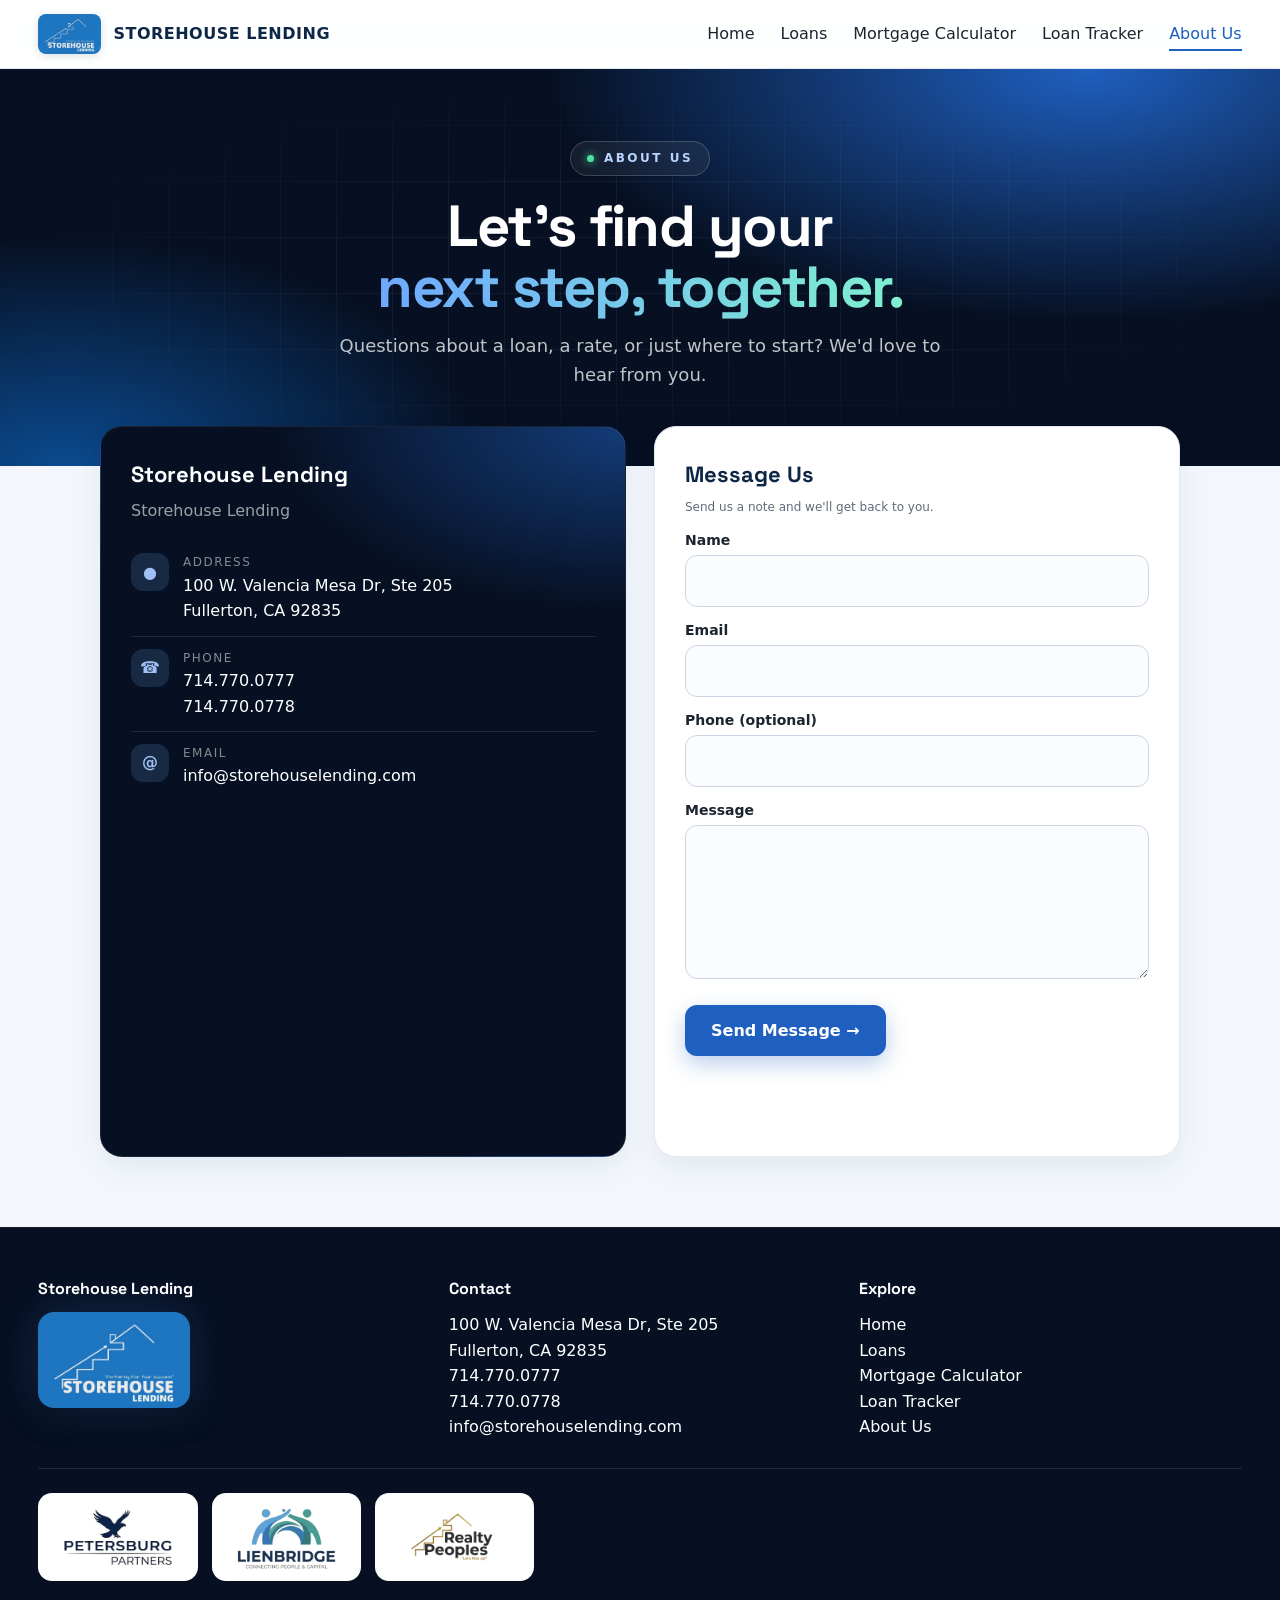
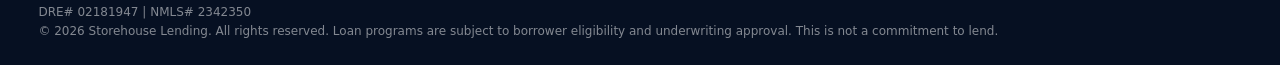
==== commit a92c66e2: "Ocean scene on the home page, footer logo, two phone numbers - Home hero: replace the centered logo " ====
--- a/about.html
+++ b/about.html
@@ -22,7 +22,7 @@
   <div class="panel dark"><h3>Storehouse Lending</h3><p id="names" style="margin:0;color:rgba(255,255,255,.6)"></p>
     <ul class="contact">
       <li><span class="ic">&#9679;</span><div><small>Address</small><span id="addr"></span></div></li>
-      <li><span class="ic">&#9742;</span><div><small>Phone</small><a id="tel"></a></div></li>
+      <li><span class="ic">&#9742;</span><div><small>Phone</small><span id="tel"></span></div></li>
       <li><span class="ic">@</span><div><small>Email</small><a id="mail"></a></div></li>
     </ul>
     <iframe class="map" id="map" loading="lazy" title="Map"></iframe></div>
@@ -35,6 +35,6 @@
 
 <div id="site-footer"></div>
 <script src="js/site.js"></script>
-<script>var S=SITE,$=function(i){return document.getElementById(i)};$('names').innerHTML=S.legalNames.join('<br>');$('addr').textContent=S.address;$('tel').textContent=S.phone;$('tel').href='tel:'+S.phone.replace(/\D/g,'');$('mail').textContent=S.email;$('mail').href='mailto:'+S.email;$('map').src='https://www.google.com/maps?q='+encodeURIComponent(S.address)+'&output=embed';</script>
+<script>var S=SITE,$=function(i){return document.getElementById(i)};$('names').innerHTML=S.legalNames.join('<br>');$('addr').innerHTML=S.addressLines.join('<br>');$('tel').innerHTML=phoneLinks('<br>');$('mail').textContent=S.email;$('mail').href='mailto:'+S.email;$('map').src='https://www.google.com/maps?q='+encodeURIComponent(S.address)+'&output=embed';</script>
 </body>
 </html>
--- a/css/style.css
+++ b/css/style.css
@@ -9,11 +9,27 @@
 
 /* header */
 header{position:sticky;top:0;z-index:20;background:rgba(255,255,255,.92);backdrop-filter:blur(10px);border-bottom:1px solid var(--line)}
-header .wrap{display:flex;align-items:center;justify-content:space-between;height:68px}
-.brand{font-weight:800;color:var(--navy);letter-spacing:.5px}
+header .wrap{display:flex;align-items:center;justify-content:space-between;height:68px;max-width:none;padding:0 clamp(20px,3vw,48px)}
+.brand{display:flex;align-items:center;gap:12px;font-weight:800;color:var(--navy);letter-spacing:.5px}
+.brand img{height:40px;width:auto;border-radius:8px;box-shadow:0 2px 8px rgba(15,39,71,.15)}
 nav a{margin-left:26px;color:var(--text);font-weight:500;padding:6px 0;border-bottom:2px solid transparent}
 nav a:hover,nav a.active{color:var(--blue);border-color:var(--blue)}
-@media(max-width:720px){header{position:static}header .wrap{flex-direction:column;height:auto;padding:10px 20px}nav a{margin:0 10px;font-size:14px}}
+.menu-btn{display:none}
+@media(max-width:720px){
+  header .wrap{height:60px}
+  .menu-btn{display:flex;flex-direction:column;justify-content:center;gap:5px;width:44px;height:44px;margin:0 -8px 0 0;padding:0 10px;background:none;box-shadow:none;border-radius:12px}
+  .menu-btn:hover{background:var(--soft);transform:none}
+  .menu-btn span{display:block;height:2px;border-radius:2px;background:var(--navy);transition:transform .25s,opacity .2s}
+  header.open .menu-btn span:nth-child(1){transform:translateY(7px) rotate(45deg)}
+  header.open .menu-btn span:nth-child(2){opacity:0}
+  header.open .menu-btn span:nth-child(3){transform:translateY(-7px) rotate(-45deg)}
+  nav{position:absolute;top:100%;left:0;right:0;display:flex;flex-direction:column;padding:8px 16px 16px;background:#fff;border-bottom:1px solid var(--line);box-shadow:0 18px 30px rgba(15,39,71,.12);
+    opacity:0;visibility:hidden;transform:translateY(-8px);transition:.2s}
+  header.open nav{opacity:1;visibility:visible;transform:none}
+  nav a{margin:0;padding:14px 12px;border-bottom:1px solid var(--line);border-radius:0;font-size:17px}
+  nav a:last-child{border-bottom:0}
+  nav a.active{border-color:var(--line);color:var(--blue);font-weight:700}
+}
 
 /* shared dark hero pieces */
 .eyebrow{display:inline-flex;align-items:center;gap:10px;padding:7px 16px;border:1px solid rgba(255,255,255,.18);border-radius:99px;background:rgba(255,255,255,.06);backdrop-filter:blur(8px);
@@ -90,11 +106,15 @@
 
 /* footer */
 footer{background:var(--ink);color:#fff;padding:48px 0 24px;margin-top:0;border-top:1px solid rgba(255,255,255,.06)}
+footer .wrap{max-width:none;padding:0 clamp(20px,3vw,48px)}
 footer a{color:#fff}
+.footer-logo{display:block;height:96px;width:auto;border-radius:16px;margin-top:4px;box-shadow:0 8px 30px rgba(0,0,0,.35),0 0 40px rgba(75,141,240,.25)}
 footer a:hover{color:var(--teal)}
 .fgrid{display:grid;grid-template-columns:repeat(auto-fit,minmax(220px,1fr));gap:28px}
 footer h4{margin:0 0 10px;font-family:'Space Grotesk',system-ui,sans-serif}
 .partners{display:flex;flex-wrap:wrap;gap:14px;margin-top:28px;padding-top:24px;border-top:1px solid rgba(255,255,255,.1);align-items:center}
-.partners a{background:#fff;color:#000;border-radius:10px;padding:8px 14px;display:flex;align-items:center;height:48px;font-weight:600;font-size:14px}
-.partners img{max-height:30px;max-width:110px}
+.partners a,.partners span{background:#fff;color:#000;border-radius:14px;padding:10px 20px;display:flex;align-items:center;height:88px;transition:.2s;font-weight:600;font-size:14px}
+.partners span{cursor:default}
+.partners img{max-height:68px;max-width:200px}
+.partners a:hover{transform:translateY(-2px);box-shadow:0 8px 24px rgba(0,0,0,.35)}
 .legal{font-size:12px;color:rgba(255,255,255,.5);margin-top:22px}
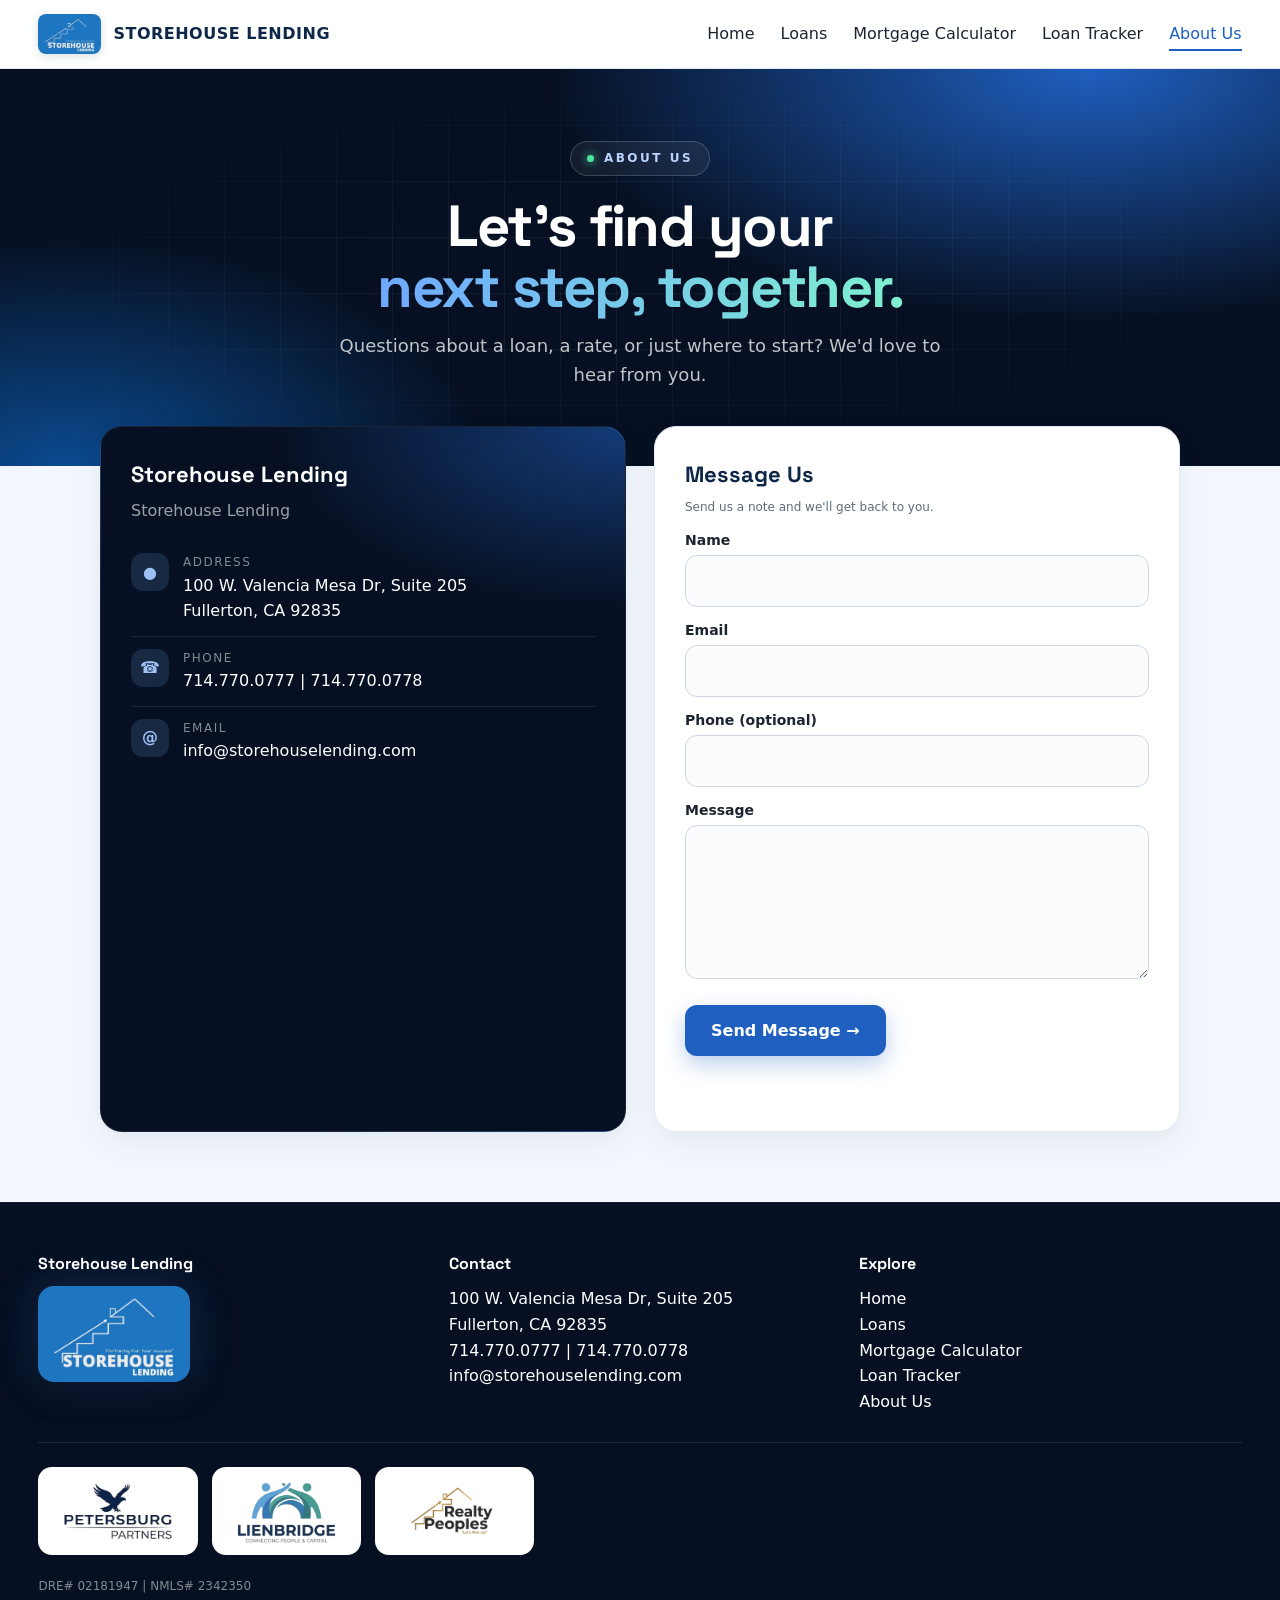
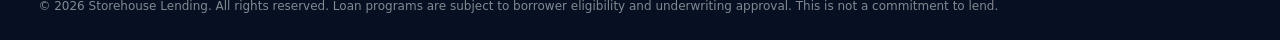
==== commit ab39dcf9: "Show both phone numbers on one line separated by | Co-Authored-By: Claude Opus 5.5 <noreply@anthropi" ====
--- a/about.html
+++ b/about.html
@@ -35,6 +35,6 @@
 
 <div id="site-footer"></div>
 <script src="js/site.js"></script>
-<script>var S=SITE,$=function(i){return document.getElementById(i)};$('names').innerHTML=S.legalNames.join('<br>');$('addr').innerHTML=S.addressLines.join('<br>');$('tel').innerHTML=phoneLinks('<br>');$('mail').textContent=S.email;$('mail').href='mailto:'+S.email;$('map').src='https://www.google.com/maps?q='+encodeURIComponent(S.address)+'&output=embed';</script>
+<script>var S=SITE,$=function(i){return document.getElementById(i)};$('names').innerHTML=S.legalNames.join('<br>');$('addr').innerHTML=S.addressLines.join('<br>');$('tel').innerHTML=phoneLinks(' | ');$('mail').textContent=S.email;$('mail').href='mailto:'+S.email;$('map').src='https://www.google.com/maps?q='+encodeURIComponent(S.address)+'&output=embed';</script>
 </body>
 </html>
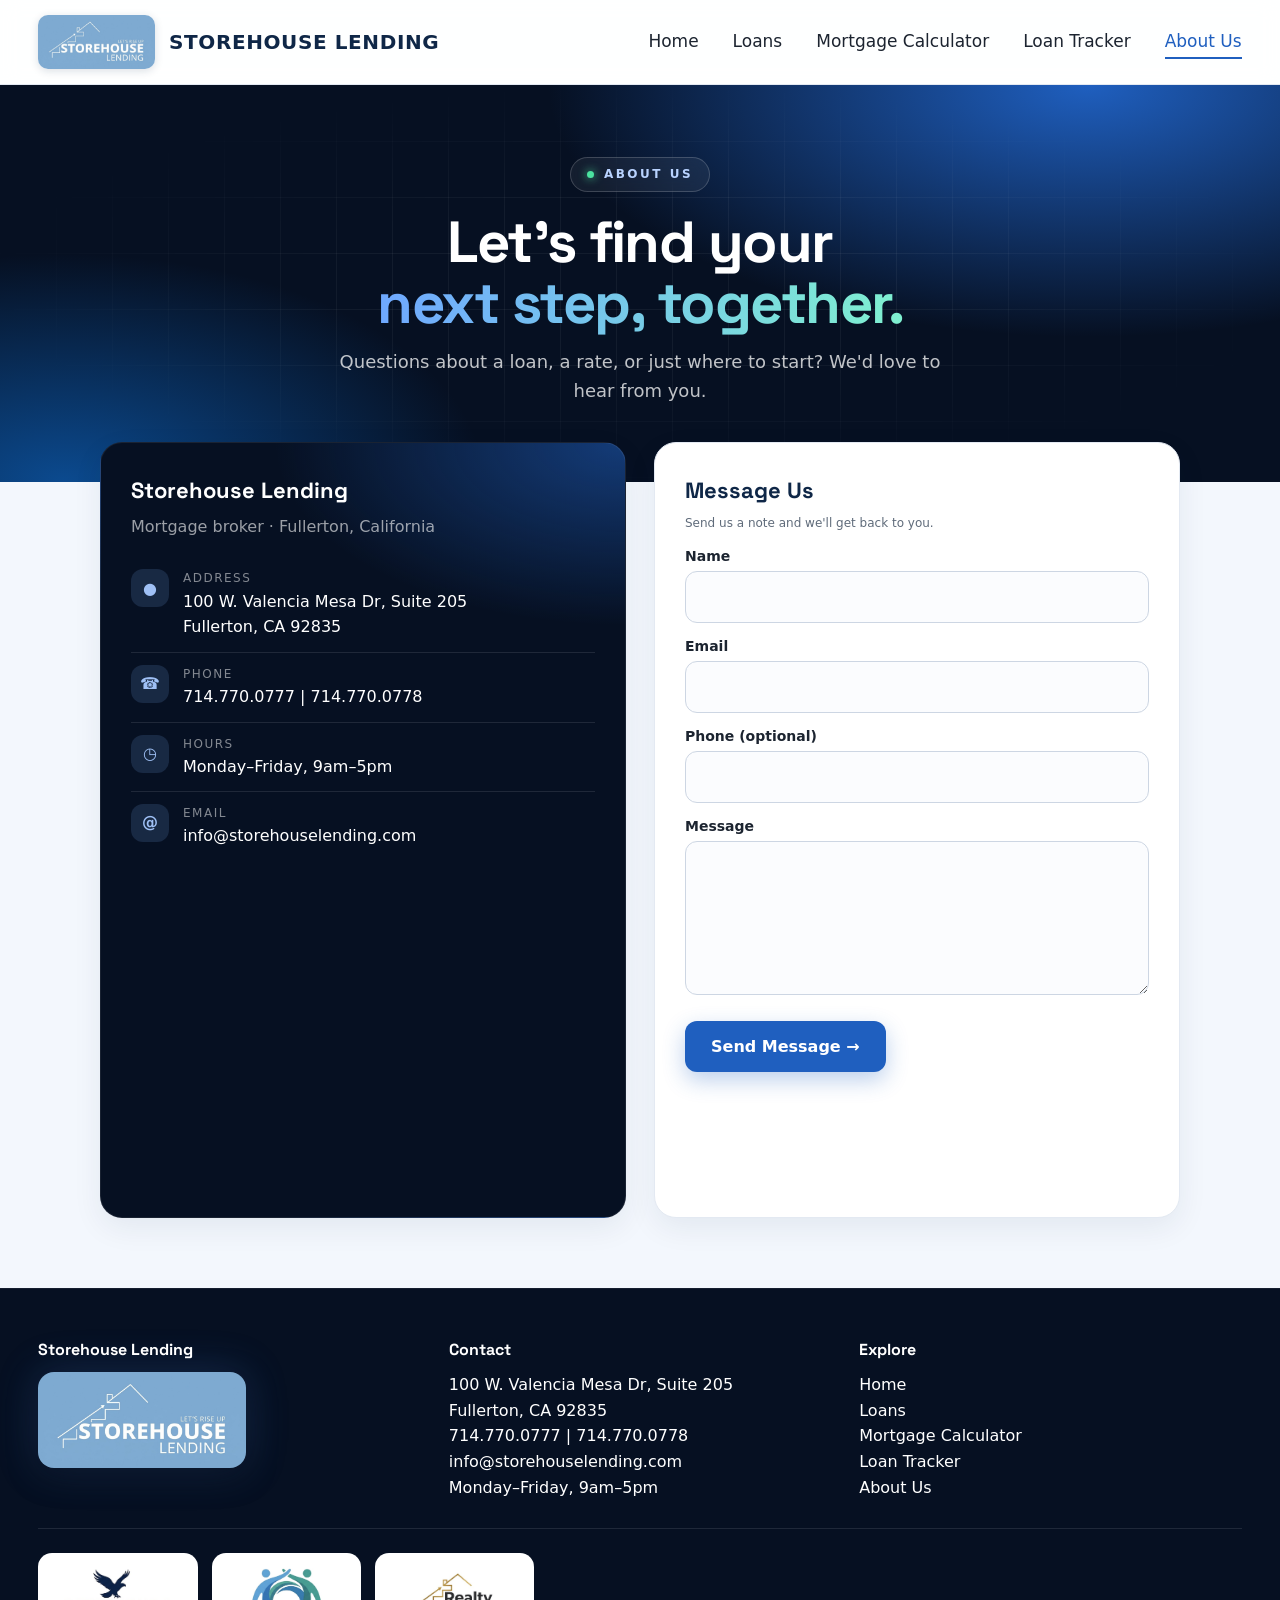
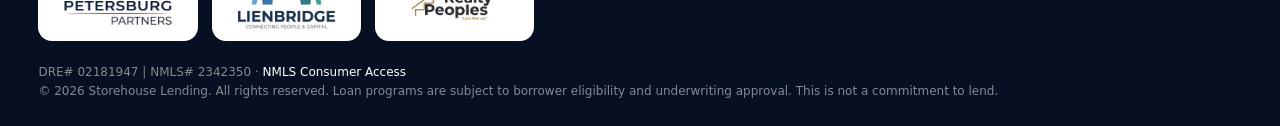
==== commit b1452ceb: "Add SEO and AI-readability: metadata, structured data, FAQ, sitemap - Every page gets a keyword-focu" ====
--- a/about.html
+++ b/about.html
@@ -3,11 +3,224 @@
 <head>
 <meta charset="utf-8">
 <meta name="viewport" content="width=device-width,initial-scale=1">
-<title>About Us | Storehouse Lending</title>
+<meta name="description" content="Contact Storehouse Lending at 100 W. Valencia Mesa Dr, Suite 205, Fullerton, CA 92835. Call 714.770.0777 or 714.770.0778, Monday to Friday 9am to 5pm. NMLS# 2342350.">
+<link rel="canonical" href="https://www.storehouselending.com/about.html">
+<meta property="og:type" content="website">
+<meta property="og:site_name" content="Storehouse Lending">
+<meta property="og:title" content="Contact Storehouse Lending | Mortgage Broker in Fullerton, CA">
+<meta property="og:description" content="Contact Storehouse Lending at 100 W. Valencia Mesa Dr, Suite 205, Fullerton, CA 92835. Call 714.770.0777 or 714.770.0778, Monday to Friday 9am to 5pm. NMLS# 2342350.">
+<meta property="og:url" content="https://www.storehouselending.com/about.html">
+<meta property="og:image" content="https://www.storehouselending.com/images/hero.jpg">
+<meta property="og:locale" content="en_US">
+<meta name="twitter:card" content="summary_large_image">
+<meta name="twitter:title" content="Contact Storehouse Lending | Mortgage Broker in Fullerton, CA">
+<meta name="twitter:description" content="Contact Storehouse Lending at 100 W. Valencia Mesa Dr, Suite 205, Fullerton, CA 92835. Call 714.770.0777 or 714.770.0778, Monday to Friday 9am to 5pm. NMLS# 2342350.">
+<meta name="twitter:image" content="https://www.storehouselending.com/images/hero.jpg">
+<meta name="theme-color" content="#061022">
+<link rel="icon" type="image/png" href="images/favicon.png">
+<link rel="apple-touch-icon" href="images/apple-touch-icon.png">
+<script type="application/ld+json">
+{
+ "@context": "https://schema.org",
+ "@type": "FinancialService",
+ "@id": "https://www.storehouselending.com/#business",
+ "name": "Storehouse Lending",
+ "alternateName": "Storehouse",
+ "description": "Mortgage broker in Fullerton, California helping home buyers, homeowners and real estate investors across Orange County and California compare conventional, FHA, VA, jumbo, non-QM and reverse mortgage loans.",
+ "slogan": "Let's Rise Up",
+ "url": "https://www.storehouselending.com/",
+ "logo": "https://www.storehouselending.com/images/logo.jpg",
+ "image": "https://www.storehouselending.com/images/hero.jpg",
+ "telephone": "+1-714-770-0777",
+ "email": "info@storehouselending.com",
+ "contactPoint": [
+  {
+   "@type": "ContactPoint",
+   "telephone": "+1-714-770-0777",
+   "contactType": "customer service",
+   "areaServed": "US-CA",
+   "availableLanguage": "English"
+  },
+  {
+   "@type": "ContactPoint",
+   "telephone": "+1-714-770-0778",
+   "contactType": "customer service",
+   "areaServed": "US-CA",
+   "availableLanguage": "English"
+  }
+ ],
+ "address": {
+  "@type": "PostalAddress",
+  "streetAddress": "100 W. Valencia Mesa Dr, Suite 205",
+  "addressLocality": "Fullerton",
+  "addressRegion": "CA",
+  "postalCode": "92835",
+  "addressCountry": "US"
+ },
+ "openingHoursSpecification": [
+  {
+   "@type": "OpeningHoursSpecification",
+   "dayOfWeek": [
+    "Monday",
+    "Tuesday",
+    "Wednesday",
+    "Thursday",
+    "Friday"
+   ],
+   "opens": "09:00",
+   "closes": "17:00"
+  }
+ ],
+ "areaServed": [
+  {
+   "@type": "City",
+   "name": "Fullerton"
+  },
+  {
+   "@type": "AdministrativeArea",
+   "name": "Orange County, California"
+  },
+  {
+   "@type": "State",
+   "name": "California"
+  }
+ ],
+ "identifier": [
+  {
+   "@type": "PropertyValue",
+   "propertyID": "NMLS",
+   "value": "2342350"
+  },
+  {
+   "@type": "PropertyValue",
+   "propertyID": "California DRE",
+   "value": "02181947"
+  }
+ ],
+ "sameAs": [
+  "https://www.nmlsconsumeraccess.org/EntityDetails.aspx/COMPANY/2342350"
+ ],
+ "knowsAbout": [
+  "Mortgage brokerage",
+  "Home purchase loans",
+  "Mortgage refinancing",
+  "FHA loans",
+  "VA loans",
+  "Conventional loans",
+  "Jumbo loans",
+  "DSCR loans",
+  "Bank statement loans",
+  "Reverse mortgages"
+ ],
+ "hasOfferCatalog": {
+  "@type": "OfferCatalog",
+  "name": "Mortgage loan programs",
+  "itemListElement": [
+   {
+    "@type": "Offer",
+    "itemOffered": {
+     "@type": "Service",
+     "name": "Conventional conforming loans",
+     "url": "https://www.storehouselending.com/loans.html#conforming"
+    }
+   },
+   {
+    "@type": "Offer",
+    "itemOffered": {
+     "@type": "Service",
+     "name": "Non-conforming loans",
+     "url": "https://www.storehouselending.com/loans.html#non-conforming"
+    }
+   },
+   {
+    "@type": "Offer",
+    "itemOffered": {
+     "@type": "Service",
+     "name": "Conventional refinance",
+     "url": "https://www.storehouselending.com/loans.html#conventional-refi"
+    }
+   },
+   {
+    "@type": "Offer",
+    "itemOffered": {
+     "@type": "Service",
+     "name": "FHA loans",
+     "url": "https://www.storehouselending.com/loans.html#fha"
+    }
+   },
+   {
+    "@type": "Offer",
+    "itemOffered": {
+     "@type": "Service",
+     "name": "VA loans",
+     "url": "https://www.storehouselending.com/loans.html#va"
+    }
+   },
+   {
+    "@type": "Offer",
+    "itemOffered": {
+     "@type": "Service",
+     "name": "DSCR loans for real estate investors",
+     "url": "https://www.storehouselending.com/loans.html#dscr"
+    }
+   },
+   {
+    "@type": "Offer",
+    "itemOffered": {
+     "@type": "Service",
+     "name": "Bank statement loans for self-employed borrowers",
+     "url": "https://www.storehouselending.com/loans.html#bank-statement"
+    }
+   },
+   {
+    "@type": "Offer",
+    "itemOffered": {
+     "@type": "Service",
+     "name": "Foreign national loans",
+     "url": "https://www.storehouselending.com/loans.html#foreign-national"
+    }
+   },
+   {
+    "@type": "Offer",
+    "itemOffered": {
+     "@type": "Service",
+     "name": "P&L loans",
+     "url": "https://www.storehouselending.com/loans.html#pl"
+    }
+   },
+   {
+    "@type": "Offer",
+    "itemOffered": {
+     "@type": "Service",
+     "name": "Jumbo purchase loans",
+     "url": "https://www.storehouselending.com/loans.html#jumbo-purchase"
+    }
+   },
+   {
+    "@type": "Offer",
+    "itemOffered": {
+     "@type": "Service",
+     "name": "Jumbo refinance",
+     "url": "https://www.storehouselending.com/loans.html#jumbo-refi"
+    }
+   },
+   {
+    "@type": "Offer",
+    "itemOffered": {
+     "@type": "Service",
+     "name": "HECM reverse mortgages",
+     "url": "https://www.storehouselending.com/loans.html#hecm"
+    }
+   }
+  ]
+ }
+}
+</script>
+<title>Contact Storehouse Lending | Mortgage Broker in Fullerton, CA</title>
 <link rel="stylesheet" href="css/style.css">
 </head>
 <body>
-<div id="site-header"></div>
+<header><div class="wrap"><a class="brand" href="index.html"><img src="images/logo.jpg" alt="Storehouse Lending logo" width="117" height="54"><span>STOREHOUSE LENDING</span></a><button class="menu-btn" aria-label="Open menu" aria-expanded="false"><span></span><span></span><span></span></button><nav aria-label="Main"><a href="index.html">Home</a><a href="loans.html">Loans</a><a href="calculator.html">Mortgage Calculator</a><a href="tracker.html">Loan Tracker</a><a href="about.html" class="active" aria-current="page">About Us</a></nav></div></header>
 
 <section class="page-hero">
   <div class="wrap">
@@ -19,13 +232,14 @@
 
 <main class="page"><div class="wrap lift">
 <div class="two">
-  <div class="panel dark"><h3>Storehouse Lending</h3><p id="names" style="margin:0;color:rgba(255,255,255,.6)"></p>
+  <div class="panel dark"><h3>Storehouse Lending</h3><p style="margin:0;color:rgba(255,255,255,.6)">Mortgage broker &middot; Fullerton, California</p>
     <ul class="contact">
-      <li><span class="ic">&#9679;</span><div><small>Address</small><span id="addr"></span></div></li>
-      <li><span class="ic">&#9742;</span><div><small>Phone</small><span id="tel"></span></div></li>
-      <li><span class="ic">@</span><div><small>Email</small><a id="mail"></a></div></li>
+      <li><span class="ic">&#9679;</span><div><small>Address</small><span>100 W. Valencia Mesa Dr, Suite 205<br>Fullerton, CA 92835</span></div></li>
+      <li><span class="ic">&#9742;</span><div><small>Phone</small><span><a href="tel:+1-714-770-0777">714.770.0777</a> | <a href="tel:+1-714-770-0778">714.770.0778</a></span></div></li>
+      <li><span class="ic">&#9719;</span><div><small>Hours</small><span>Monday&ndash;Friday, 9am&ndash;5pm</span></div></li>
+      <li><span class="ic">@</span><div><small>Email</small><a href="mailto:info@storehouselending.com">info@storehouselending.com</a></div></li>
     </ul>
-    <iframe class="map" id="map" loading="lazy" title="Map"></iframe></div>
+    <iframe class="map" loading="lazy" title="Map of Storehouse Lending, 100 W. Valencia Mesa Dr, Suite 205, Fullerton, CA" src="https://www.google.com/maps?q=100+W.+Valencia+Mesa+Dr,+Suite+205,+Fullerton,+CA+92835&amp;output=embed"></iframe></div>
   <div class="panel"><h3>Message Us</h3><p class="fine" style="margin:0 0 6px">Send us a note and we'll get back to you.</p>
     <form name="contact" method="POST" data-netlify="true"><input type="hidden" name="form-name" value="contact">
     <label>Name</label><input name="name" required><label>Email</label><input name="email" type="email" required><label>Phone (optional)</label><input name="phone">
@@ -33,8 +247,13 @@
 </div>
 </div></main>
 
-<div id="site-footer"></div>
+<footer><div class="wrap"><div class="fgrid">
+<div><h4>Storehouse Lending</h4><a href="index.html"><img class="footer-logo" src="images/logo.jpg" alt="Storehouse Lending logo" loading="lazy"></a></div>
+<div><h4>Contact</h4><address>100 W. Valencia Mesa Dr, Suite 205<br>Fullerton, CA 92835<br><a href="tel:+1-714-770-0777">714.770.0777</a> | <a href="tel:+1-714-770-0778">714.770.0778</a><br><a href="mailto:info@storehouselending.com">info@storehouselending.com</a><br>Monday&ndash;Friday, 9am&ndash;5pm</address></div>
+<div><h4>Explore</h4><a href="index.html">Home</a><br><a href="loans.html">Loans</a><br><a href="calculator.html">Mortgage Calculator</a><br><a href="tracker.html">Loan Tracker</a><br><a href="about.html">About Us</a></div>
+</div><div class="partners"><span title="Petersburg Partners"><img src="images/partner-petersburg.jpg" alt="Petersburg Partners logo" loading="lazy"></span><span title="Lienbridge"><img src="images/partner-lienbridge.jpg" alt="Lienbridge logo" loading="lazy"></span><a href="https://realtypeoples.com" target="_blank" rel="noopener" title="Realty Peoples"><img src="images/realtypeoples.jpg" alt="Realty Peoples logo" loading="lazy"></a></div>
+<div class="legal">DRE# 02181947 | NMLS# 2342350 &middot; <a href="https://www.nmlsconsumeraccess.org/EntityDetails.aspx/COMPANY/2342350" target="_blank" rel="noopener">NMLS Consumer Access</a><br>&copy; <span class="yr">2026</span> Storehouse Lending. All rights reserved. Loan programs are subject to borrower eligibility and underwriting approval. This is not a commitment to lend.</div>
+</div></footer>
 <script src="js/site.js"></script>
-<script>var S=SITE,$=function(i){return document.getElementById(i)};$('names').innerHTML=S.legalNames.join('<br>');$('addr').innerHTML=S.addressLines.join('<br>');$('tel').innerHTML=phoneLinks(' | ');$('mail').textContent=S.email;$('mail').href='mailto:'+S.email;$('map').src='https://www.google.com/maps?q='+encodeURIComponent(S.address)+'&output=embed';</script>
 </body>
 </html>
--- a/css/style.css
+++ b/css/style.css
@@ -9,14 +9,14 @@
 
 /* header */
 header{position:sticky;top:0;z-index:20;background:rgba(255,255,255,.92);backdrop-filter:blur(10px);border-bottom:1px solid var(--line)}
-header .wrap{display:flex;align-items:center;justify-content:space-between;height:68px;max-width:none;padding:0 clamp(20px,3vw,48px)}
-.brand{display:flex;align-items:center;gap:12px;font-weight:800;color:var(--navy);letter-spacing:.5px}
-.brand img{height:40px;width:auto;border-radius:8px;box-shadow:0 2px 8px rgba(15,39,71,.15)}
-nav a{margin-left:26px;color:var(--text);font-weight:500;padding:6px 0;border-bottom:2px solid transparent}
+header .wrap{display:flex;align-items:center;justify-content:space-between;height:84px;max-width:none;padding:0 clamp(20px,3vw,48px)}
+.brand{display:flex;align-items:center;gap:14px;font-size:20px;font-weight:800;color:var(--navy);letter-spacing:.6px}
+.brand img{height:54px;width:auto;border-radius:10px;box-shadow:0 2px 8px rgba(15,39,71,.15)}
+nav a{margin-left:34px;color:var(--text);font-size:17px;font-weight:500;padding:6px 0;border-bottom:2px solid transparent}
 nav a:hover,nav a.active{color:var(--blue);border-color:var(--blue)}
 .menu-btn{display:none}
-@media(max-width:720px){
-  header .wrap{height:60px}
+/* menu button replaces the links on tablets and phones */
+@media(max-width:1060px){
   .menu-btn{display:flex;flex-direction:column;justify-content:center;gap:5px;width:44px;height:44px;margin:0 -8px 0 0;padding:0 10px;background:none;box-shadow:none;border-radius:12px}
   .menu-btn:hover{background:var(--soft);transform:none}
   .menu-btn span{display:block;height:2px;border-radius:2px;background:var(--navy);transition:transform .25s,opacity .2s}
@@ -29,6 +29,10 @@
   nav a{margin:0;padding:14px 12px;border-bottom:1px solid var(--line);border-radius:0;font-size:17px}
   nav a:last-child{border-bottom:0}
   nav a.active{border-color:var(--line);color:var(--blue);font-weight:700}
+}
+@media(max-width:720px){
+  header .wrap{height:60px}
+  .brand{font-size:16px;gap:12px}.brand img{height:40px;border-radius:8px}
 }
 
 /* shared dark hero pieces */
@@ -108,6 +112,7 @@
 footer{background:var(--ink);color:#fff;padding:48px 0 24px;margin-top:0;border-top:1px solid rgba(255,255,255,.06)}
 footer .wrap{max-width:none;padding:0 clamp(20px,3vw,48px)}
 footer a{color:#fff}
+footer address{font-style:normal}
 .footer-logo{display:block;height:96px;width:auto;border-radius:16px;margin-top:4px;box-shadow:0 8px 30px rgba(0,0,0,.35),0 0 40px rgba(75,141,240,.25)}
 footer a:hover{color:var(--teal)}
 .fgrid{display:grid;grid-template-columns:repeat(auto-fit,minmax(220px,1fr));gap:28px}
